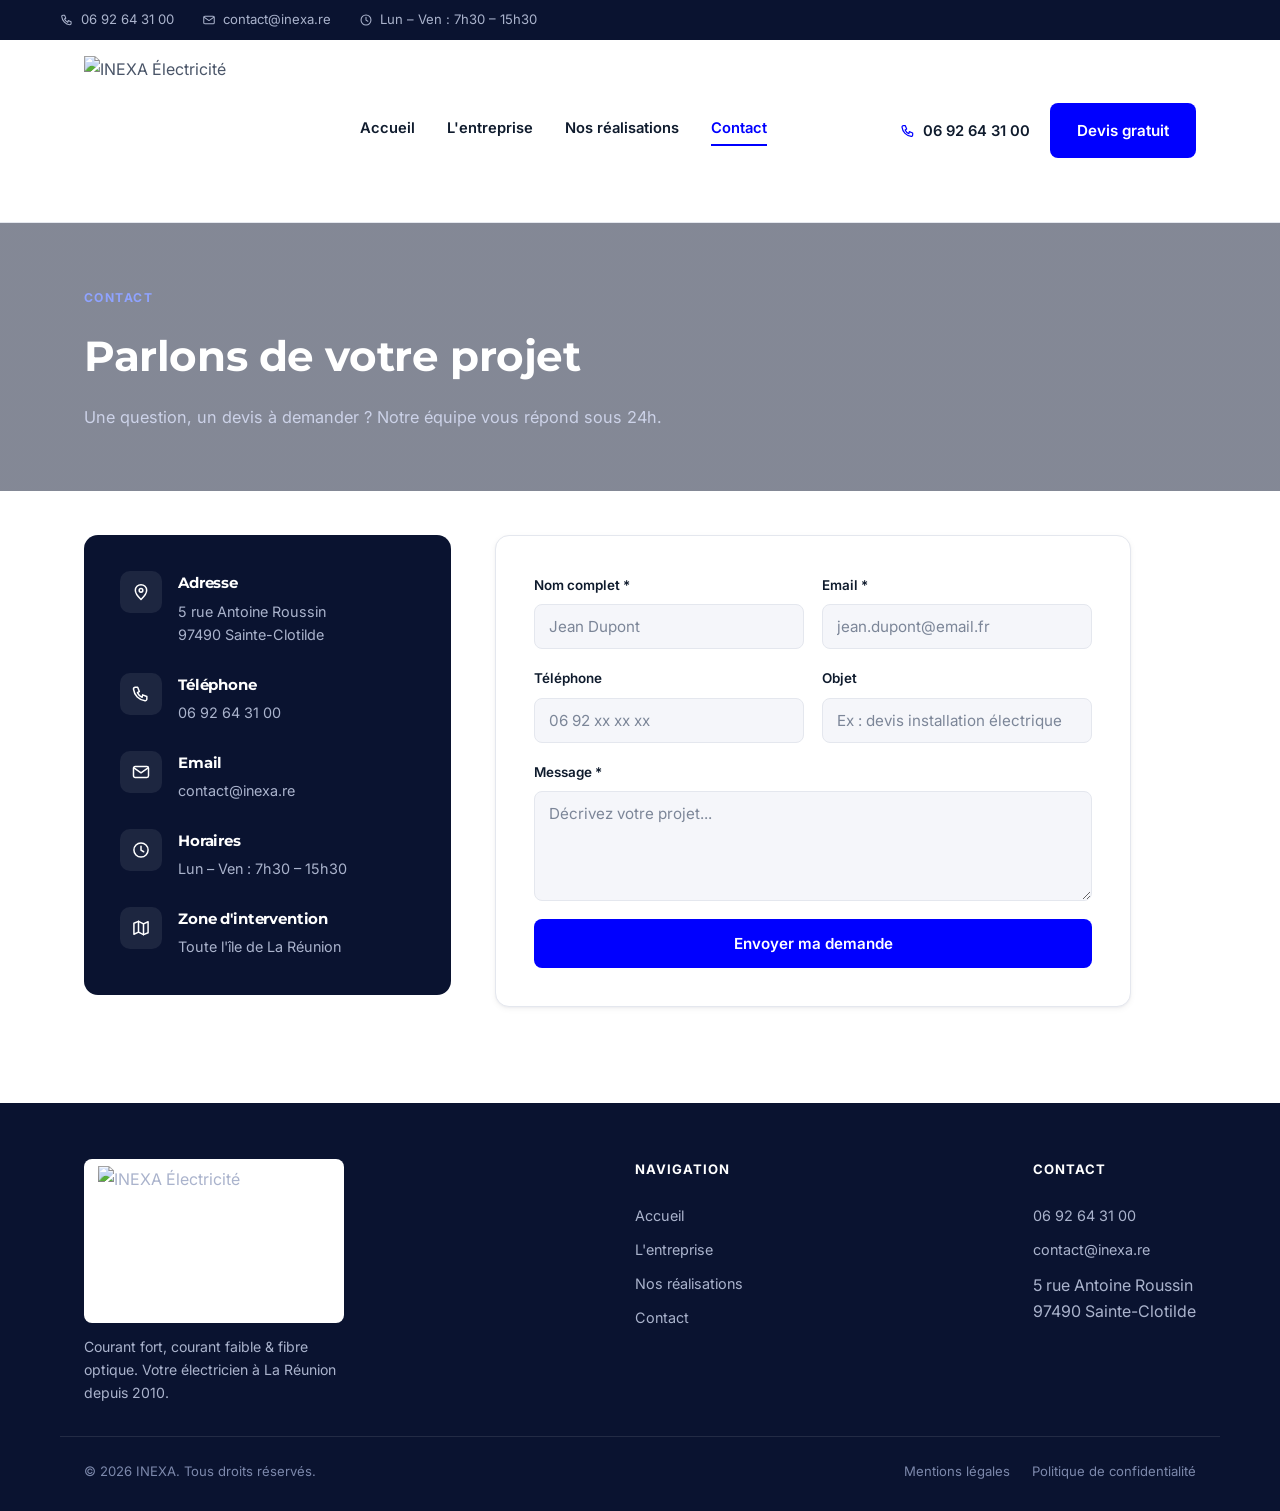
==== contact.html @ 72cfff3a "Add files via upload" ====
<!DOCTYPE html>
<html lang="fr">
<head>
<meta charset="UTF-8">
<meta name="viewport" content="width=device-width, initial-scale=1.0">
<title>Contact – INEXA</title>
<meta name="description" content="Contactez INEXA pour un devis gratuit : courant fort, courant faible et fibre optique à La Réunion.">
<meta name="theme-color" content="#0a1330">
<link rel="icon" type="image/png" href="favicon.png">
<link rel="preconnect" href="https://fonts.googleapis.com">
<link rel="preconnect" href="https://fonts.gstatic.com" crossorigin>
<link href="https://fonts.googleapis.com/css2?family=Montserrat:wght@600;700;800&family=Inter:wght@400;500;600;700&display=swap" rel="stylesheet">
<link rel="stylesheet" href="style.css">
</head>
<body>

<div class="util-bar">
  <div class="container util-bar-inner">
    <div class="util-item"><svg viewBox="0 0 24 24" fill="none" stroke="currentColor" stroke-width="1.8" stroke-linecap="round" stroke-linejoin="round"><path d="M5 4h3l2 5-2.3 1.4a11 11 0 0 0 5.6 5.6L14 13l5 2v3a2 2 0 0 1-2.2 2A15.7 15.7 0 0 1 3 6.2 2 2 0 0 1 5 4z"/></svg><a href="tel:+33692643100">06 92 64 31 00</a></div>
    <div class="util-item"><svg viewBox="0 0 24 24" fill="none" stroke="currentColor" stroke-width="1.8" stroke-linecap="round" stroke-linejoin="round"><rect x="3" y="5.5" width="18" height="13" rx="2"/><path d="M3.5 7l8.5 6 8.5-6"/></svg><a href="mailto:contact@inexa.re">contact@inexa.re</a></div>
    <div class="util-item util-hide-mobile"><svg viewBox="0 0 24 24" fill="none" stroke="currentColor" stroke-width="1.8" stroke-linecap="round" stroke-linejoin="round"><circle cx="12" cy="12" r="8.5"/><path d="M12 7.5v4.7l3.2 1.9"/></svg><span>Lun – Ven : 7h30 – 15h30</span></div>
  </div>
</div>

<header id="header">
  <div class="header-inner">
    <a href="index.html" class="logo"><img src="logo-inexa.png" alt="INEXA Électricité" class="logo-img"></a>
    <nav class="main-nav">
      <a href="index.html">Accueil</a>
      <a href="entreprise.html">L'entreprise</a>
      <a href="prestations.html">Nos réalisations</a>
      <a href="contact.html" class="active">Contact</a>
    </nav>
    <div class="header-actions">
      <a href="tel:+33692643100" class="phone-link"><svg viewBox="0 0 24 24" fill="none" stroke="currentColor" stroke-width="1.8" stroke-linecap="round" stroke-linejoin="round"><path d="M5 4h3l2 5-2.3 1.4a11 11 0 0 0 5.6 5.6L14 13l5 2v3a2 2 0 0 1-2.2 2A15.7 15.7 0 0 1 3 6.2 2 2 0 0 1 5 4z"/></svg>06 92 64 31 00</a>
      <a href="contact.html" class="btn btn-primary">Devis gratuit</a>
    </div>
    <button class="burger" id="burger" aria-label="Ouvrir le menu">☰</button>
  </div>
  <div class="mobile-menu" id="mobileMenu">
    <a href="index.html">Accueil</a>
    <a href="entreprise.html">L'entreprise</a>
    <a href="prestations.html">Nos réalisations</a>
    <a href="contact.html" class="active">Contact</a>
    <a href="tel:+33692643100">06 92 64 31 00</a>
  </div>
</header>

<main>

  <section class="page-header page-header-photo" style="--header-photo:url('armoire2.jpg');--header-photo-pos:center 46%;--header-photo-opacity:.50;--header-photo-height:60px;">
    <div class="container">
      <span class="eyebrow">Contact</span>
      <h1>Parlons de votre projet</h1>
      <p>Une question, un devis à demander ? Notre équipe vous répond sous 24h.</p>
    </div>
  </section>

  <section class="section-tight">
    <div class="container">
      <div class="contact-layout">
        <div class="contact-info-card">
          <div class="contact-info-item">
            <div class="icon-badge"><svg viewBox="0 0 24 24" fill="none" stroke="currentColor" stroke-width="1.8" stroke-linecap="round" stroke-linejoin="round"><path d="M12 21s-6.8-6.2-6.8-11A6.8 6.8 0 0 1 18.8 10c0 4.8-6.8 11-6.8 11z"/><circle cx="12" cy="10" r="2.2"/></svg></div>
            <div><h4>Adresse</h4><p>5 rue Antoine Roussin<br>97490 Sainte-Clotilde</p></div>
          </div>
          <div class="contact-info-item">
            <div class="icon-badge"><svg viewBox="0 0 24 24" fill="none" stroke="currentColor" stroke-width="1.8" stroke-linecap="round" stroke-linejoin="round"><path d="M5 4h3l2 5-2.3 1.4a11 11 0 0 0 5.6 5.6L14 13l5 2v3a2 2 0 0 1-2.2 2A15.7 15.7 0 0 1 3 6.2 2 2 0 0 1 5 4z"/></svg></div>
            <div><h4>Téléphone</h4><p><a href="tel:+33692643100">06 92 64 31 00</a></p></div>
          </div>
          <div class="contact-info-item">
            <div class="icon-badge"><svg viewBox="0 0 24 24" fill="none" stroke="currentColor" stroke-width="1.8" stroke-linecap="round" stroke-linejoin="round"><rect x="3" y="5.5" width="18" height="13" rx="2"/><path d="M3.5 7l8.5 6 8.5-6"/></svg></div>
            <div><h4>Email</h4><p><a href="mailto:contact@inexa.re">contact@inexa.re</a></p></div>
          </div>
          <div class="contact-info-item">
            <div class="icon-badge"><svg viewBox="0 0 24 24" fill="none" stroke="currentColor" stroke-width="1.8" stroke-linecap="round" stroke-linejoin="round"><circle cx="12" cy="12" r="8.5"/><path d="M12 7.5v4.7l3.2 1.9"/></svg></div>
            <div><h4>Horaires</h4><p>Lun – Ven : 7h30 – 15h30</p></div>
          </div>
          <div class="contact-info-item">
            <div class="icon-badge"><svg viewBox="0 0 24 24" fill="none" stroke="currentColor" stroke-width="1.8" stroke-linecap="round" stroke-linejoin="round"><path d="M9 4 3.5 6.3v13.2L9 17l6 3 5.5-2.3V4.5L15 7 9 4z"/><path d="M9 4v13M15 7v13"/></svg></div>
            <div><h4>Zone d'intervention</h4><p>Toute l'île de La Réunion</p></div>
          </div>
        </div>
        <div class="contact-form">
          <form id="contactForm">
            <div class="form-row">
              <div class="form-group">
                <label for="nom">Nom complet *</label>
                <input type="text" id="nom" name="nom" placeholder="Jean Dupont" required>
              </div>
              <div class="form-group">
                <label for="email">Email *</label>
                <input type="email" id="email" name="email" placeholder="jean.dupont@email.fr" required>
              </div>
            </div>
            <div class="form-row">
              <div class="form-group">
                <label for="telephone">Téléphone</label>
                <input type="tel" id="telephone" name="telephone" placeholder="06 92 xx xx xx">
              </div>
              <div class="form-group">
                <label for="objet">Objet</label>
                <input type="text" id="objet" name="objet" placeholder="Ex : devis installation électrique">
              </div>
            </div>
            <div class="form-group">
              <label for="message">Message *</label>
              <textarea id="message" name="message" placeholder="Décrivez votre projet..." required></textarea>
            </div>
            <button type="submit" class="btn btn-primary" style="width:100%;">Envoyer ma demande</button>
          </form>
          <div class="form-success" id="formSuccess">
            <span style="font-size:1.4rem;">✓</span>
            <span>Merci ! Votre demande a bien été envoyée. Nous vous recontacterons sous 24h.</span>
          </div>
        </div>
      </div>
    </div>
  </section>

</main>

<footer>
  <div class="container footer-inner">
    <div class="footer-brand">
      <a href="index.html" class="logo logo-plate"><img src="logo-inexa.png" alt="INEXA Électricité" class="logo-img"></a>
      <p>Courant fort, courant faible &amp; fibre optique. Votre électricien à La Réunion depuis 2010.</p>
    </div>
    <div class="footer-links-col">
      <h5>Navigation</h5>
      <a href="index.html">Accueil</a>
      <a href="entreprise.html">L'entreprise</a>
      <a href="prestations.html">Nos réalisations</a>
      <a href="contact.html">Contact</a>
    </div>
    <div class="footer-links-col">
      <h5>Contact</h5>
      <a href="tel:+33692643100">06 92 64 31 00</a>
      <a href="mailto:contact@inexa.re">contact@inexa.re</a>
      <span>5 rue Antoine Roussin<br>97490 Sainte-Clotilde</span>
    </div>
  </div>
  <div class="container footer-bottom">
    <span>© 2026 INEXA. Tous droits réservés.</span>
    <div class="footer-bottom-links">
      <a href="#">Mentions légales</a>
      <a href="#">Politique de confidentialité</a>
    </div>
  </div>
</footer>

<script src="script.js"></script>
</body>
</html>
---- style.css ----
:root{
  --ink:#0f1b2d;
  --slate:#4a5568;
  --slate-soft:#7c8698;
  --blue:#0000ff;
  --blue-deep:#00009c;
  --blue-tint:#eef0ff;
  --paper:#ffffff;
  --mist:#f5f6fa;
  --line:#e4e7ee;
  --navy:#0a1330;
  --navy-soft:#16204a;
  --font-title:'Montserrat',sans-serif;
  --font-text:'Inter',sans-serif;
  --radius-sm:8px;
  --radius-md:14px;
  --shadow-card:0 2px 6px rgba(15,27,45,.05),0 1px 2px rgba(15,27,45,.04);
  --shadow-card-hover:0 18px 34px rgba(15,27,45,.12);
}

*{margin:0;padding:0;box-sizing:border-box;}
html{scroll-behavior:smooth;}
body{
  font-family:var(--font-text);
  background:var(--paper);
  color:var(--slate);
  line-height:1.65;
  overflow-x:hidden;
}

.container{max-width:1160px;margin:0 auto;padding:0 24px;}
section{padding:96px 0;}
.section-tight{padding-top:0;}
.bg-mist{background:var(--mist);}
.eyebrow{display:inline-block;color:var(--blue);font-weight:700;letter-spacing:.12em;text-transform:uppercase;font-size:.76rem;margin-bottom:14px;}
h1,h2,h3,h4{font-family:var(--font-title);font-weight:700;letter-spacing:-.01em;color:var(--ink);}
h2{font-size:clamp(1.7rem,3vw,2.3rem);margin-bottom:16px;}
p{color:var(--slate);}
a{color:inherit;}

.btn{display:inline-flex;align-items:center;justify-content:center;gap:8px;padding:14px 26px;border-radius:var(--radius-sm);font-weight:600;font-size:.95rem;text-decoration:none;cursor:pointer;border:1.5px solid transparent;transition:.2s ease;font-family:var(--font-text);}
.btn-primary{background:var(--blue);color:var(--white,#fff);}
.btn-primary:hover{background:var(--blue-deep);}
.btn-secondary{background:transparent;color:var(--ink);border-color:var(--line);}
.btn-secondary:hover{border-color:var(--blue);color:var(--blue);}

/* ---------- barre utilitaire ---------- */
.util-bar{background:var(--navy);color:#aab3cc;font-size:.82rem;}
.util-bar-inner{display:flex;align-items:center;gap:28px;padding:9px 0;flex-wrap:wrap;}
.util-item{display:flex;align-items:center;gap:7px;white-space:nowrap;}
.util-item svg{width:14px;height:14px;flex-shrink:0;}
.util-item a{color:#aab3cc;text-decoration:none;}
.util-item a:hover{color:#fff;}
.util-spacer{flex:1;}

/* ---------- en-tête ---------- */
header{position:sticky;top:0;left:0;right:0;z-index:1000;background:rgba(255,255,255,.100);backdrop-filter:blur(10px);border-bottom:1px solid var(--line);}
.header-inner{max-width:1160px;margin:0 auto;padding:16px 24px;display:flex;align-items:center;justify-content:space-between;gap:24px;}
.logo{display:flex;align-items:center;text-decoration:none;}
.logo-img{height:150px;width:auto;display:block;}
.logo-plate{background:#fff;border-radius:8px;padding:7px 14px;}
.logo-plate .logo-img{height:150px;}
nav.main-nav{display:flex;gap:32px;}
nav.main-nav a{color:var(--ink);text-decoration:none;font-weight:600;font-size:.92rem;transition:.2s;padding-bottom:4px;border-bottom:2px solid transparent;}
nav.main-nav a:hover{color:var(--blue);}
nav.main-nav a.active{color:var(--blue);border-bottom-color:var(--blue);}
.header-actions{display:flex;align-items:center;gap:20px;}
.phone-link{color:var(--ink);text-decoration:none;font-weight:600;font-size:.92rem;white-space:nowrap;display:flex;align-items:center;gap:7px;}
.phone-link svg{width:16px;height:16px;color:var(--blue);}
.burger{display:none;background:none;border:none;color:var(--ink);font-size:1.6rem;cursor:pointer;line-height:1;}
.mobile-menu{display:none;flex-direction:column;gap:2px;padding:8px 24px 20px;background:#fff;border-bottom:1px solid var(--line);}
.mobile-menu a{color:var(--ink);text-decoration:none;padding:12px 0;border-bottom:1px solid var(--line);font-weight:600;}
.mobile-menu a:last-child{border-bottom:none;}
.mobile-menu a.active{color:var(--blue);}
.mobile-menu.open{display:flex;}

/* ---------- hero ---------- */
.hero{
  padding:100px 0 80px;
  background:linear-gradient(rgba(9,18,45,.40),rgba(9,18,45,.40)),url('nacelle.jpg') center 55%/cover no-repeat;
}
.badge{display:inline-flex;align-items:center;gap:8px;background:var(--blue-tint);border:1px solid #d3d7ff;color:var(--blue-deep);padding:7px 16px;border-radius:100px;font-size:.83rem;font-weight:600;margin-bottom:22px;}
.badge svg{width:15px;height:15px;}
.hero .badge{background:rgba(255,255,255,.12);border-color:rgba(255,255,255,.4);color:#fff;}
.hero h1{font-size:clamp(2rem,4.2vw,3rem);line-height:1.18;max-width:760px;margin-bottom:20px;color:#fff;}
.hero h1 .highlight{color:#8fa3ff;}
.hero-text{font-size:1.08rem;max-width:600px;margin-bottom:32px;color:var(--slate);}
.hero .hero-text{color:#ccd2e8;}
.hero-buttons{display:flex;gap:14px;flex-wrap:wrap;margin-bottom:48px;}
.hero .btn-secondary{color:#fff;border-color:rgba(255,255,255,.4);}
.hero .btn-secondary:hover{border-color:#fff;background:rgba(255,255,255,.1);}

.trust-strip{display:flex;gap:0;flex-wrap:wrap;border-top:1px solid var(--line);padding-top:32px;}
.trust-item{padding:0 32px 0 0;margin-right:32px;border-right:1px solid var(--line);}
.trust-item:last-child{border-right:none;margin-right:0;padding-right:0;}
.trust-item strong{display:block;font-family:var(--font-title);font-size:1.25rem;color:var(--ink);}
.trust-item span{font-size:.82rem;color:var(--slate-soft);}
.hero .trust-strip{border-top-color:rgba(255,255,255,.22);}
.hero .trust-item{border-right-color:rgba(255,255,255,.22);}
.hero .trust-item strong{color:#fff;}
.hero .trust-item span{color:#aeb7d1;}

/* ---------- en-tête de page (pages secondaires) ---------- */
.page-header{padding:64px 0 56px;border-bottom:1px solid var(--line);}
.page-header h1{font-size:clamp(1.9rem,3.6vw,2.6rem);margin-bottom:14px;}
.page-header p{max-width:600px;font-size:1.02rem;}

.section-head-row{display:flex;justify-content:space-between;align-items:flex-end;flex-wrap:wrap;gap:16px;margin-bottom:18px;}
.link-arrow{color:var(--blue);text-decoration:none;font-weight:600;font-size:.9rem;white-space:nowrap;}
.link-arrow:hover{text-decoration:underline;}

.page-header-photo{
  background-image:linear-gradient(rgba(9,18,45,var(--header-photo-opacity, .74)),rgba(9,18,45,var(--header-photo-opacity, .74))), var(--header-photo);
  background-position:var(--header-photo-pos, center 45%);
  background-size:cover;
  background-repeat:no-repeat;
  border-bottom:none;
  padding:var(--header-photo-height, 60px) 0;
}
.page-header-photo .eyebrow{color:#8fa3ff;}
.page-header-photo h1{color:#fff;}
.page-header-photo p{color:#ccd2e8;}
.page-header-photo .realisation-intro span{background:rgba(255,255,255,.14);color:#fff;border:1px solid rgba(255,255,255,.3);}

/* ---------- icônes ---------- */
.icon-badge{width:50px;height:50px;flex-shrink:0;border-radius:12px;background:var(--blue-tint);display:flex;align-items:center;justify-content:center;color:var(--blue);}
.icon-badge svg{width:24px;height:24px;}

/* ---------- entreprise ---------- */
.entreprise-layout{display:grid;grid-template-columns:1.3fr 1fr;gap:56px;align-items:start;margin-top:44px;}
.valeurs-grid{display:grid;grid-template-columns:1fr 1fr;gap:24px;margin-top:32px;}
.valeur-item{display:flex;gap:16px;align-items:flex-start;}
.valeur-item h4{font-size:1rem;margin-bottom:4px;color:var(--ink);}
.valeur-item p{font-size:.9rem;color:var(--slate-soft);}

.stats-card{background:var(--navy);border-radius:var(--radius-md);padding:38px 30px;display:grid;grid-template-columns:1fr 1fr;gap:30px;}
.stat-item{text-align:left;}
.stat-number{display:block;font-family:var(--font-title);font-size:2.1rem;font-weight:700;color:#fff;}
.stat-label{font-size:.82rem;color:#aab3cc;margin-top:4px;display:block;}

/* ---------- prestations ---------- */
.prestations-grid{display:grid;grid-template-columns:repeat(3,1fr);gap:24px;margin-top:44px;}
.prestation-card{background:var(--paper);border:1px solid var(--line);border-radius:var(--radius-md);padding:32px 28px;transition:.25s ease;box-shadow:var(--shadow-card);}
.prestation-card:hover{transform:translateY(-4px);box-shadow:var(--shadow-card-hover);border-color:#d3d7ff;}
.prestation-card .icon-badge{margin-bottom:18px;}
.prestation-card h3{font-size:1.1rem;margin-bottom:10px;}
.prestation-card p{font-size:.92rem;margin-bottom:18px;}
.prestation-card a{color:var(--blue);text-decoration:none;font-weight:600;font-size:.87rem;}
.prestation-card a:hover{text-decoration:underline;}

/* ---------- contact ---------- */
.contact-layout{display:grid;grid-template-columns:.85fr 1.15fr;gap:44px;margin-top:44px;align-items:start;}
.contact-info-card{background:var(--navy);border-radius:var(--radius-md);padding:36px;}
.contact-info-item{display:flex;gap:16px;margin-bottom:26px;}
.contact-info-item:last-child{margin-bottom:0;}
.contact-info-item .icon-badge{background:rgba(255,255,255,.08);color:#fff;width:42px;height:42px;border-radius:10px;}
.contact-info-item .icon-badge svg{width:20px;height:20px;}
.contact-info-item h4{font-size:.92rem;margin-bottom:4px;color:#fff;}
.contact-info-item p{font-size:.9rem;color:#aab3cc;margin:0;}
.contact-info-item a{color:#aab3cc;text-decoration:none;}
.contact-info-item a:hover{color:#fff;text-decoration:underline;}

.contact-form{background:var(--paper);border:1px solid var(--line);border-radius:var(--radius-md);padding:38px;box-shadow:var(--shadow-card);}
.form-row{display:grid;grid-template-columns:1fr 1fr;gap:18px;margin-bottom:18px;}
.form-group{display:flex;flex-direction:column;gap:8px;margin-bottom:18px;}
.form-row .form-group{margin-bottom:0;}
.form-group label{font-size:.84rem;color:var(--ink);font-weight:600;}
.form-group input,.form-group select,.form-group textarea{background:var(--mist);border:1px solid var(--line);border-radius:var(--radius-sm);padding:12px 14px;color:var(--ink);font-family:var(--font-text);font-size:.95rem;outline:none;transition:.15s;}
.form-group input::placeholder,.form-group textarea::placeholder{color:var(--slate-soft);}
.form-group input:focus,.form-group select:focus,.form-group textarea:focus{border-color:var(--blue);background:#fff;}
.form-group textarea{resize:vertical;min-height:110px;font-family:var(--font-text);}
.form-success{display:none;align-items:center;gap:12px;background:#eafaf0;border:1px solid #b9ecc9;border-radius:var(--radius-sm);padding:22px;color:#1c7a3f;font-size:.95rem;}

/* ---------- bandeau d'appel à l'action ---------- */
.cta-band{padding:70px 0;background:var(--navy);text-align:center;}
.cta-band .eyebrow{color:#8fa0ff;}
.cta-band h2{color:#fff;}
.cta-band p{max-width:520px;margin:0 auto 26px;color:#aab3cc;}
.cta-buttons{display:flex;gap:14px;justify-content:center;flex-wrap:wrap;}
.cta-band .btn-secondary{color:#fff;border-color:rgba(255,255,255,.3);}
.cta-band .btn-secondary:hover{border-color:#fff;}

/* ---------- footer ---------- */
footer{background:var(--navy);padding:56px 0 28px;color:#aab3cc;}
.footer-inner{display:flex;justify-content:space-between;align-items:flex-start;flex-wrap:wrap;gap:32px;padding-bottom:32px;border-bottom:1px solid rgba(255,255,255,.1);}
.footer-brand p{margin-top:12px;font-size:.88rem;color:#aab3cc;max-width:260px;}
.footer-links-col h5{color:#fff;font-size:.82rem;text-transform:uppercase;letter-spacing:.08em;margin-bottom:14px;}
.footer-links-col{display:flex;flex-direction:column;gap:10px;}
.footer-links-col a{color:#aab3cc;text-decoration:none;font-size:.9rem;}
.footer-links-col a:hover{color:#fff;}
.footer-bottom{display:flex;justify-content:space-between;flex-wrap:wrap;gap:12px;margin-top:24px;font-size:.82rem;color:#7c88ab;}
.footer-bottom a{color:#7c88ab;text-decoration:none;}
.footer-bottom a:hover{color:#fff;}
.footer-bottom-links{display:flex;gap:22px;flex-wrap:wrap;}

/* ---------- réalisations ---------- */
.realisation-intro{display:flex;gap:12px;flex-wrap:wrap;margin-top:24px;}
.realisation-intro span{background:var(--blue-tint);color:var(--blue-deep);font-size:.82rem;font-weight:600;padding:8px 16px;border-radius:100px;}
.realisations-list{margin-top:20px;}
.realisation{padding:44px 0;border-bottom:1px solid var(--line);display:grid;grid-template-columns:.85fr 1.15fr;gap:40px;align-items:start;}
.realisation:first-child{padding-top:0;}
.realisation:last-child{border-bottom:none;}
.realisation-tag{display:inline-block;background:var(--blue-tint);color:var(--blue-deep);font-size:.72rem;font-weight:700;text-transform:uppercase;letter-spacing:.06em;padding:4px 10px;border-radius:100px;margin-bottom:12px;}
.realisation h3{font-size:1.35rem;margin-bottom:4px;}
.realisation-loc{color:var(--slate-soft);font-size:.88rem;display:block;margin-bottom:14px;}
.realisation-text p{font-size:.95rem;}
.realisation-gallery{display:grid;grid-template-columns:repeat(3,1fr);gap:10px;}
.gallery-thumb{border:none;padding:0;margin:0;cursor:pointer;border-radius:8px;overflow:hidden;aspect-ratio:4/3;background:var(--mist);display:block;width:100%;}
.gallery-thumb img{width:100%;height:100%;object-fit:cover;display:block;transition:.25s ease;}
.gallery-thumb:hover img{transform:scale(1.06);}

.lightbox{display:none;position:fixed;inset:0;background:rgba(6,10,24,.94);z-index:2000;align-items:center;justify-content:center;padding:32px;}
.lightbox.open{display:flex;}
.lightbox img{max-width:88vw;max-height:82vh;border-radius:6px;object-fit:contain;}
.lightbox-close{position:absolute;top:22px;right:26px;background:none;border:none;color:#fff;font-size:2rem;cursor:pointer;line-height:1;}
.lightbox-prev,.lightbox-next{position:absolute;top:50%;transform:translateY(-50%);background:rgba(255,255,255,.12);border:none;color:#fff;font-size:1.6rem;width:46px;height:46px;border-radius:50%;cursor:pointer;}
.lightbox-prev{left:18px;}
.lightbox-next{right:18px;}
.lightbox-prev:hover,.lightbox-next:hover{background:rgba(255,255,255,.25);}
.lightbox-count{position:absolute;bottom:24px;left:50%;transform:translateX(-50%);color:#aab3cc;font-size:.85rem;}

/* ---------- responsive ---------- */
@media(max-width:968px){
  nav.main-nav,.header-actions{display:none;}
  .burger{display:block;}
  .entreprise-layout,.contact-layout{grid-template-columns:1fr;}
  .prestations-grid{grid-template-columns:1fr 1fr;}
  .util-item.util-hide-mobile{display:none;}
  .realisation{grid-template-columns:1fr;gap:20px;}
}
@media(max-width:640px){
  section{padding:64px 0;}
  .prestations-grid,.valeurs-grid,.form-row{grid-template-columns:1fr;}
  .stats-card{grid-template-columns:1fr 1fr;padding:26px 22px;}
  .trust-strip{flex-direction:column;gap:16px;}
  .trust-item{border-right:none;margin-right:0;padding-right:0;border-bottom:1px solid var(--line);padding-bottom:16px;}
  .trust-item:last-child{border-bottom:none;padding-bottom:0;}
  .page-header{padding:44px 0 36px;}
  .footer-inner{flex-direction:column;}
  .realisation-gallery{grid-template-columns:repeat(2,1fr);}
}
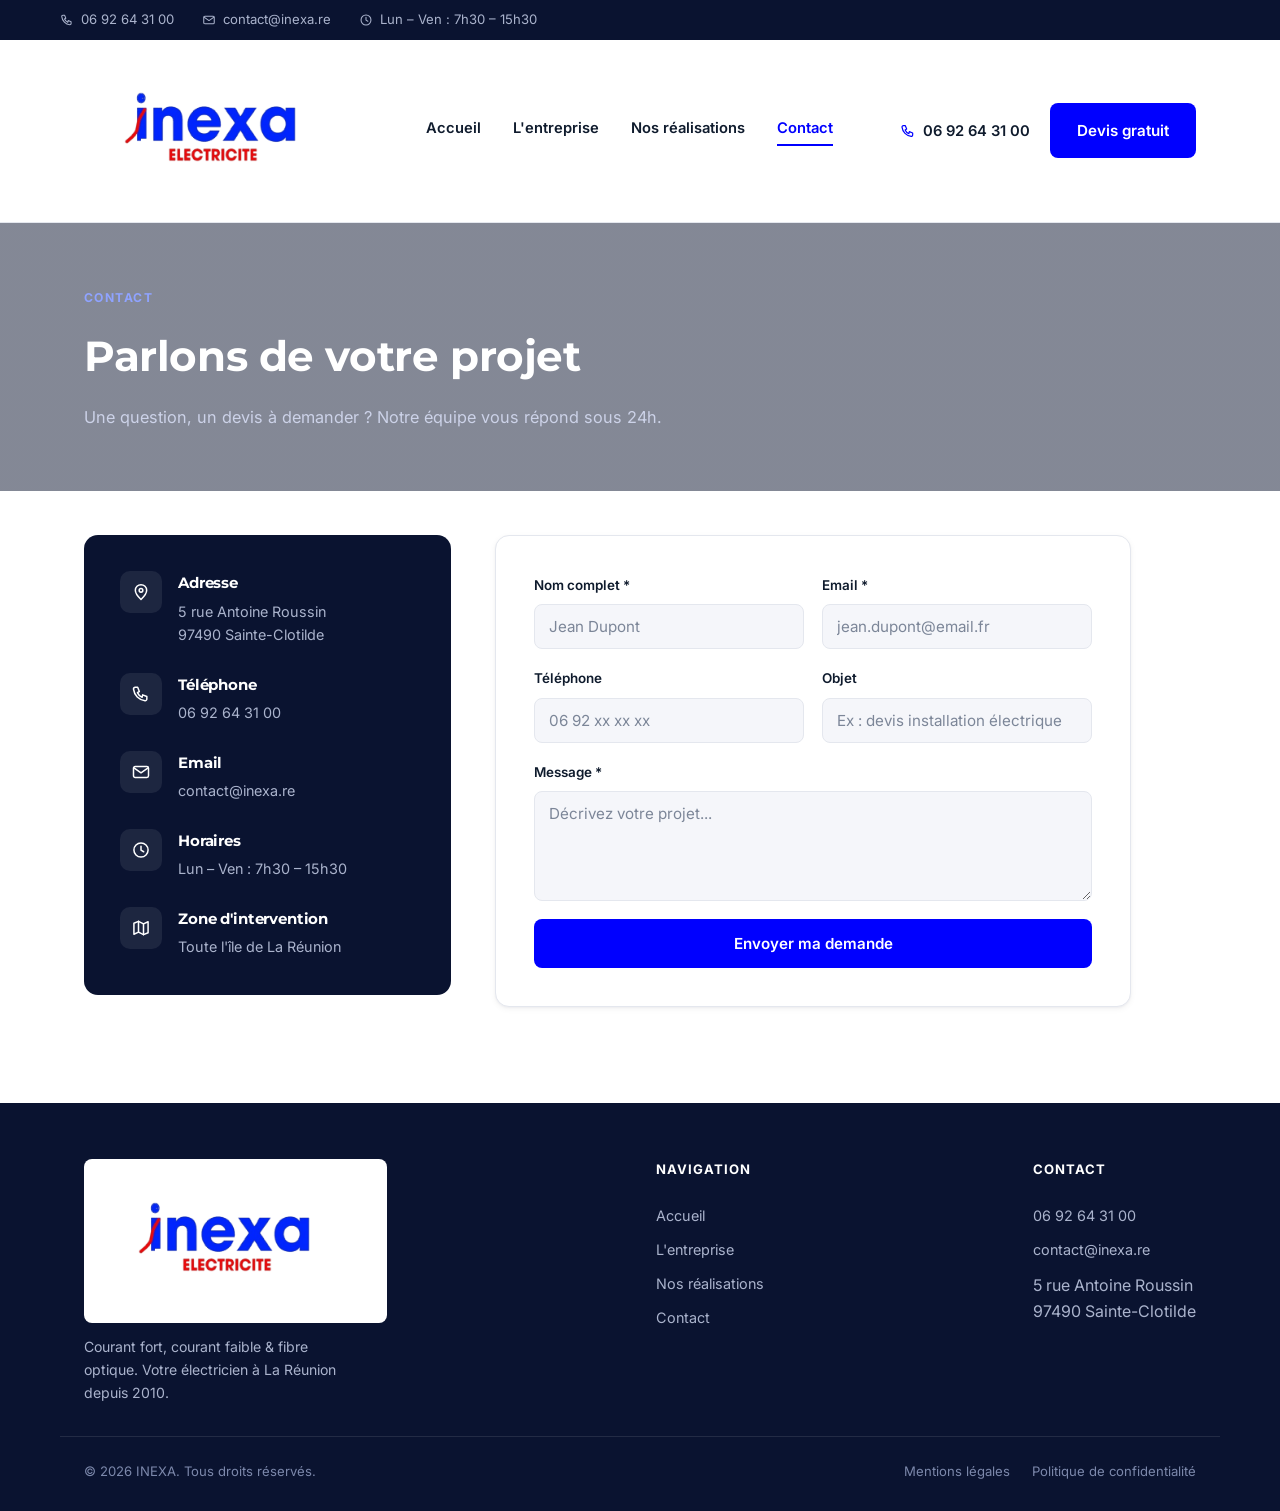
==== commit 660b1480: "Fix phone number formatting in contact.html" ====
--- a/contact.html
+++ b/contact.html
@@ -16,7 +16,7 @@
 
 <div class="util-bar">
   <div class="container util-bar-inner">
-    <div class="util-item"><svg viewBox="0 0 24 24" fill="none" stroke="currentColor" stroke-width="1.8" stroke-linecap="round" stroke-linejoin="round"><path d="M5 4h3l2 5-2.3 1.4a11 11 0 0 0 5.6 5.6L14 13l5 2v3a2 2 0 0 1-2.2 2A15.7 15.7 0 0 1 3 6.2 2 2 0 0 1 5 4z"/></svg><a href="tel:+33692643100">06 92 64 31 00</a></div>
+    <div class="util-item"><svg viewBox="0 0 24 24" fill="none" stroke="currentColor" stroke-width="1.8" stroke-linecap="round" stroke-linejoin="round"><path d="M5 4h3l2 5-2.3 1.4a11 11 0 0 0 5.6 5.6L14 13l5 2v3a2 2 0 0 1-2.2 2A15.7 15.7 0 0 1 3 6.2 2 2 0 0 1 5 4z"/></svg><a href="tel:+262692643100">06 92 64 31 00</a></div>
     <div class="util-item"><svg viewBox="0 0 24 24" fill="none" stroke="currentColor" stroke-width="1.8" stroke-linecap="round" stroke-linejoin="round"><rect x="3" y="5.5" width="18" height="13" rx="2"/><path d="M3.5 7l8.5 6 8.5-6"/></svg><a href="mailto:contact@inexa.re">contact@inexa.re</a></div>
     <div class="util-item util-hide-mobile"><svg viewBox="0 0 24 24" fill="none" stroke="currentColor" stroke-width="1.8" stroke-linecap="round" stroke-linejoin="round"><circle cx="12" cy="12" r="8.5"/><path d="M12 7.5v4.7l3.2 1.9"/></svg><span>Lun – Ven : 7h30 – 15h30</span></div>
   </div>
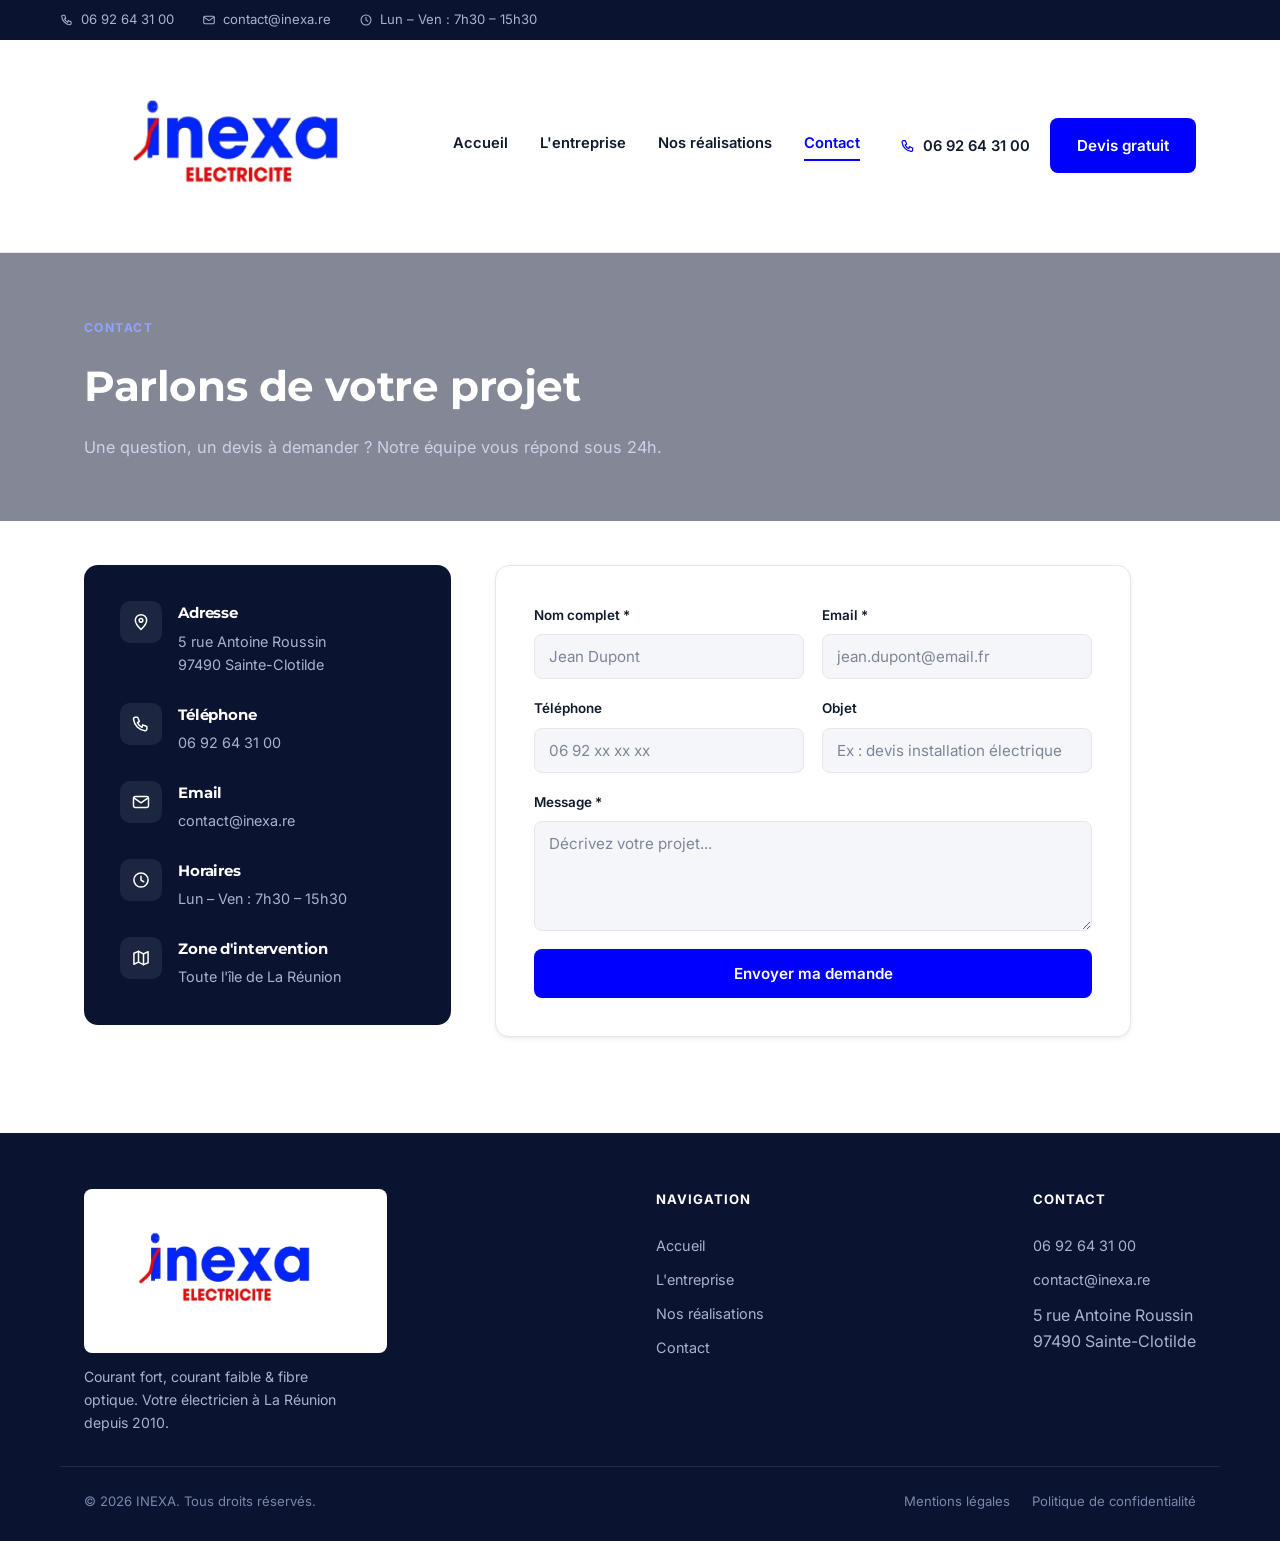
==== commit 0cb1b5a8: "Update contact form action and input names" ====
--- a/contact.html
+++ b/contact.html
@@ -32,7 +32,7 @@
       <a href="contact.html" class="active">Contact</a>
     </nav>
     <div class="header-actions">
-      <a href="tel:+33692643100" class="phone-link"><svg viewBox="0 0 24 24" fill="none" stroke="currentColor" stroke-width="1.8" stroke-linecap="round" stroke-linejoin="round"><path d="M5 4h3l2 5-2.3 1.4a11 11 0 0 0 5.6 5.6L14 13l5 2v3a2 2 0 0 1-2.2 2A15.7 15.7 0 0 1 3 6.2 2 2 0 0 1 5 4z"/></svg>06 92 64 31 00</a>
+      <a href="tel:+262692643100" class="phone-link"><svg viewBox="0 0 24 24" fill="none" stroke="currentColor" stroke-width="1.8" stroke-linecap="round" stroke-linejoin="round"><path d="M5 4h3l2 5-2.3 1.4a11 11 0 0 0 5.6 5.6L14 13l5 2v3a2 2 0 0 1-2.2 2A15.7 15.7 0 0 1 3 6.2 2 2 0 0 1 5 4z"/></svg>06 92 64 31 00</a>
       <a href="contact.html" class="btn btn-primary">Devis gratuit</a>
     </div>
     <button class="burger" id="burger" aria-label="Ouvrir le menu">☰</button>
@@ -42,7 +42,7 @@
     <a href="entreprise.html">L'entreprise</a>
     <a href="prestations.html">Nos réalisations</a>
     <a href="contact.html" class="active">Contact</a>
-    <a href="tel:+33692643100">06 92 64 31 00</a>
+    <a href="tel:+262692643100">06 92 64 31 00</a>
   </div>
 </header>
 
@@ -66,7 +66,7 @@
           </div>
           <div class="contact-info-item">
             <div class="icon-badge"><svg viewBox="0 0 24 24" fill="none" stroke="currentColor" stroke-width="1.8" stroke-linecap="round" stroke-linejoin="round"><path d="M5 4h3l2 5-2.3 1.4a11 11 0 0 0 5.6 5.6L14 13l5 2v3a2 2 0 0 1-2.2 2A15.7 15.7 0 0 1 3 6.2 2 2 0 0 1 5 4z"/></svg></div>
-            <div><h4>Téléphone</h4><p><a href="tel:+33692643100">06 92 64 31 00</a></p></div>
+            <div><h4>Téléphone</h4><p><a href="tel:+262692643100">06 92 64 31 00</a></p></div>
           </div>
           <div class="contact-info-item">
             <div class="icon-badge"><svg viewBox="0 0 24 24" fill="none" stroke="currentColor" stroke-width="1.8" stroke-linecap="round" stroke-linejoin="round"><rect x="3" y="5.5" width="18" height="13" rx="2"/><path d="M3.5 7l8.5 6 8.5-6"/></svg></div>
@@ -81,38 +81,53 @@
             <div><h4>Zone d'intervention</h4><p>Toute l'île de La Réunion</p></div>
           </div>
         </div>
+
         <div class="contact-form">
-          <form id="contactForm">
+
+          <form id="contactForm" action="https://api.web3forms.com/submit" method="POST">
+
+            <input type="hidden" name="access_key" value="c0750c8b-0bd1-41e3-a1f3-95b6a16b46d1">
+
+            <input type="hidden" name="subject" value="Nouvelle demande de contact - Site INEXA">
+
             <div class="form-row">
               <div class="form-group">
                 <label for="nom">Nom complet *</label>
-                <input type="text" id="nom" name="nom" placeholder="Jean Dupont" required>
+                <input type="text" id="nom" name="name" placeholder="Jean Dupont" required>
               </div>
+
               <div class="form-group">
                 <label for="email">Email *</label>
                 <input type="email" id="email" name="email" placeholder="jean.dupont@email.fr" required>
               </div>
             </div>
+
             <div class="form-row">
               <div class="form-group">
                 <label for="telephone">Téléphone</label>
                 <input type="tel" id="telephone" name="telephone" placeholder="06 92 xx xx xx">
               </div>
+
               <div class="form-group">
                 <label for="objet">Objet</label>
                 <input type="text" id="objet" name="objet" placeholder="Ex : devis installation électrique">
               </div>
             </div>
+
             <div class="form-group">
               <label for="message">Message *</label>
               <textarea id="message" name="message" placeholder="Décrivez votre projet..." required></textarea>
             </div>
+
             <button type="submit" class="btn btn-primary" style="width:100%;">Envoyer ma demande</button>
+
           </form>
+
           <div class="form-success" id="formSuccess">
             <span style="font-size:1.4rem;">✓</span>
             <span>Merci ! Votre demande a bien été envoyée. Nous vous recontacterons sous 24h.</span>
           </div>
+
         </div>
       </div>
     </div>
@@ -135,7 +150,7 @@
     </div>
     <div class="footer-links-col">
       <h5>Contact</h5>
-      <a href="tel:+33692643100">06 92 64 31 00</a>
+      <a href="tel:+262692643100">06 92 64 31 00</a>
       <a href="mailto:contact@inexa.re">contact@inexa.re</a>
       <span>5 rue Antoine Roussin<br>97490 Sainte-Clotilde</span>
     </div>
--- a/style.css
+++ b/style.css
@@ -57,7 +57,7 @@
 header{position:sticky;top:0;left:0;right:0;z-index:1000;background:rgba(255,255,255,.100);backdrop-filter:blur(10px);border-bottom:1px solid var(--line);}
 .header-inner{max-width:1160px;margin:0 auto;padding:16px 24px;display:flex;align-items:center;justify-content:space-between;gap:24px;}
 .logo{display:flex;align-items:center;text-decoration:none;}
-.logo-img{height:150px;width:auto;display:block;}
+.logo-img{height:180px;width:auto;display:block;}
 .logo-plate{background:#fff;border-radius:8px;padding:7px 14px;}
 .logo-plate .logo-img{height:150px;}
 nav.main-nav{display:flex;gap:32px;}
